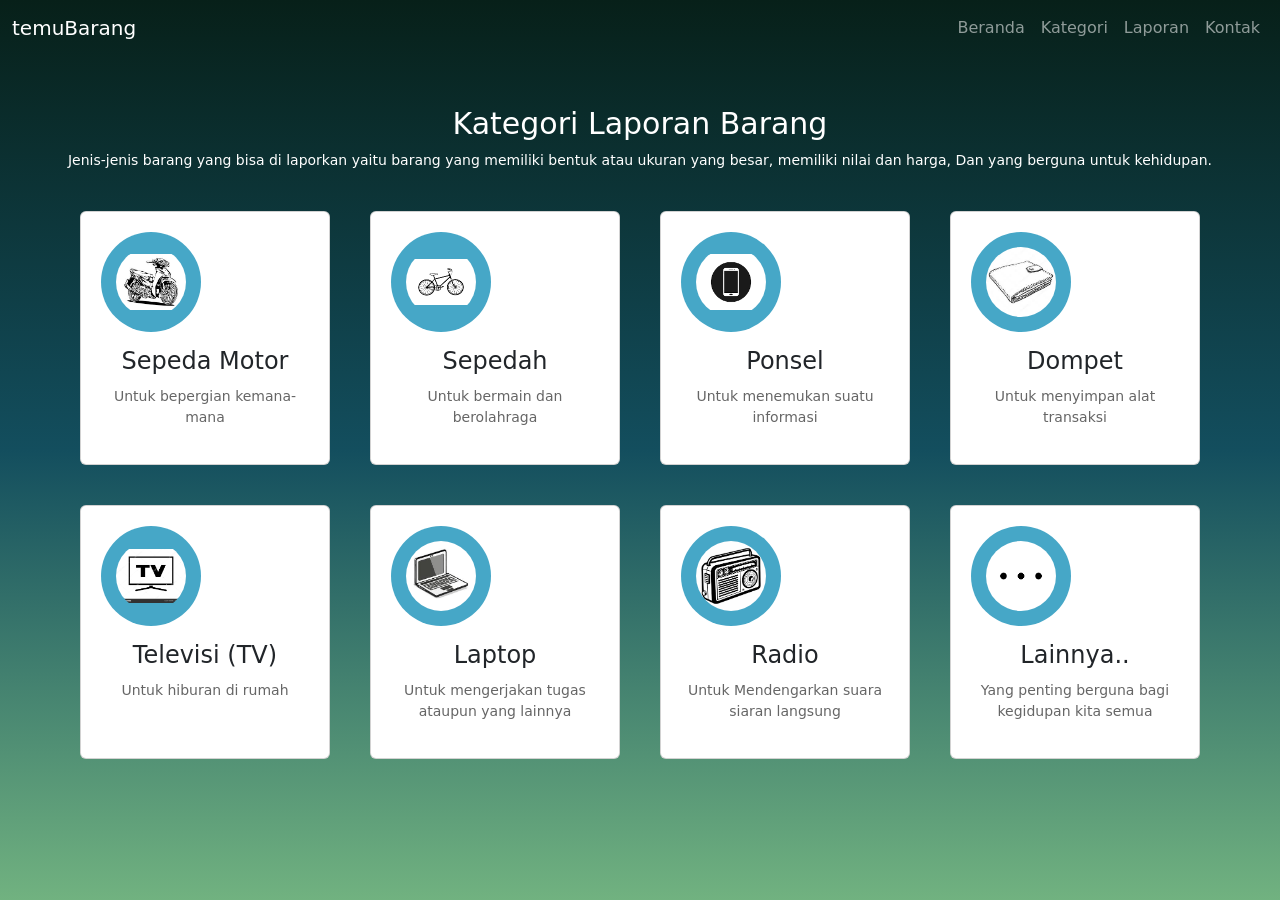
==== src/pages/kategori.html @ 3aa908ba "fix all bug" ====
<!DOCTYPE html>
<html lang="en">

<head>
    <meta charset="UTF-8">
    <meta name="viewport" content="width=device-width, initial-scale=1.0">
    <link rel="stylesheet" href="../style/kategori.css">
    <link href="https://cdn.jsdelivr.net/npm/bootstrap@5.3.8/dist/css/bootstrap.min.css" rel="stylesheet"
        integrity="sha384-sRIl4kxILFvY47J16cr9ZwB07vP4J8+LH7qKQnuqkuIAvNWLzeN8tE5YBujZqJLB" crossorigin="anonymous">
    <title>Document</title>
</head>

<body>

    <nav class="navbar navbar-expand-lg bg-transparent navbar-dark">
        <div class="container-fluid">
            <a class="navbar-brand" href="#">temuBarang</a>
            <button class="navbar-toggler" type="button" data-bs-toggle="collapse" data-bs-target="#navbarNav"
                aria-controls="navbarNav" aria-expanded="false" aria-label="Toggle navigation">
                <span class="navbar-toggler-icon"></span>
            </button>
            <div class="collapse navbar-collapse" id="navbarNav">
                <ul class="navbar-nav d-flex justify-content-and ms-auto">
                    <li class="nav-item">
                        <a class="nav-link text-center" href="/index.html">Beranda</a>
                    </li>
                    <li class="nav-item">
                        <a class="nav-link text-center" href="kategori.html">Kategori</a>
                    </li>
                    <li class="nav-item">
                        <a class="nav-link text-center" href="laporan.html">Laporan</a>
                    </li>
                    <li class="nav-item">
                        <a class="nav-link text-center" href="kontak.html">Kontak</a>
                    </li>
                </ul>
            </div>
        </div>
    </nav>
    <div class="kategori">
        <div class="cat-header">
            <h2>Kategori Laporan Barang</h2>
            <p>Jenis-jenis barang yang bisa di laporkan yaitu
                barang yang memiliki bentuk atau ukuran yang besar, memiliki nilai dan harga,
                Dan yang berguna untuk kehidupan.</p>
        </div>

        <div class="card-container">

            <div class="card">
                <img src="/src/assets/motor.jpg" alt="motor">
                <h4>Sepeda Motor</h4>
                <p>Untuk bepergian kemana-mana</p>
            </div>

            <div class="card">
                <img src="/src/assets/sepedah.png" alt="sepedah">
                <h4>Sepedah</h4>
                <p>Untuk bermain dan berolahraga</p>
            </div>

            <div class="card">
                <img src="/src/assets/ponsel.png" alt="ponsel">
                <h4>Ponsel</h4>
                <p>Untuk menemukan suatu informasi </p>
            </div>

            <div class="card">
                <img src="/src/assets/dompet.jpg" alt="dompet">
                <h4>Dompet</h4>
                <p>Untuk menyimpan alat transaksi</p>
            </div>

            <div class="card">
                <img src="/src/assets/tv.png" alt="tv">
                <h4>Televisi (TV)</h4>
                <p>Untuk hiburan di rumah</p>
            </div>

            <div class="card">
                <img src="/src/assets/laptop.jpg" alt="laptop">
                <h4>Laptop</h4>
                <p>Untuk mengerjakan tugas ataupun yang lainnya</p>
            </div>

            <div class="card">
                <img src="/src/assets/radio.png" alt="radio">
                <h4>Radio</h4>
                <p>Untuk Mendengarkan suara siaran langsung</p>
            </div>

            <div class="card">
                <img src="/src/assets/titik-titik.png" alt="titik-titik">
                <h4>Lainnya..</h4>
                <p>Yang penting berguna bagi kegidupan kita semua</p>
            </div>
        </div>
    </div>
</body>

<script src="https://cdn.jsdelivr.net/npm/bootstrap@5.3.8/dist/js/bootstrap.bundle.min.js"
    integrity="sha384-FKyoEForCGlyvwx9Hj09JcYn3nv7wiPVlz7YYwJrWVcXK/BmnVDxM+D2scQbITxI"
    crossorigin="anonymous"></script>

</html>
---- src/style/kategori.css ----
body {
    margin: 0;
    height: 100vh;
    padding: 0;
    box-sizing: border-box;
    font-family: sans-serif;
    background: linear-gradient(to bottom, #072019, #134e5e, #71b280);
}

.kategori {
    width: 90%;
    margin: auto;
    padding: 50px 0;
    background: none;
}

.cat-header {
    text-align: center;
    margin-bottom: 40px;
}

.cat-header h2 {
    font-size: 30px;
    color: white;
}

.cat-header p {
    color: white;
    font-size: 14px;
}

.card-container {
    display: flex;
    flex-wrap: wrap;
    justify-content: center;
    gap: 40px;
}

.card {
    width: 250px;
    text-align: center;
    background: white;
    padding: 20px;
    border-radius: 15px;
    transition: 0.3s;;
    box-shadow: 0 5px 0 10px rgba(0, 0, 0, 0,5);
}

.card:hover {
    transform: translateY(-5px);
    cursor: pointer;
}

.card img {
    width: 100px;
    height: 100px;
    object-fit: contain;
    background: #46a7c7;
    padding: 15px;
    border-radius: 50%;
    margin-bottom: 15px;
}

.card h4 {
    margin-bottom: 10px;
}

.card p {
    font-size: 14px;
    color: #666;
}
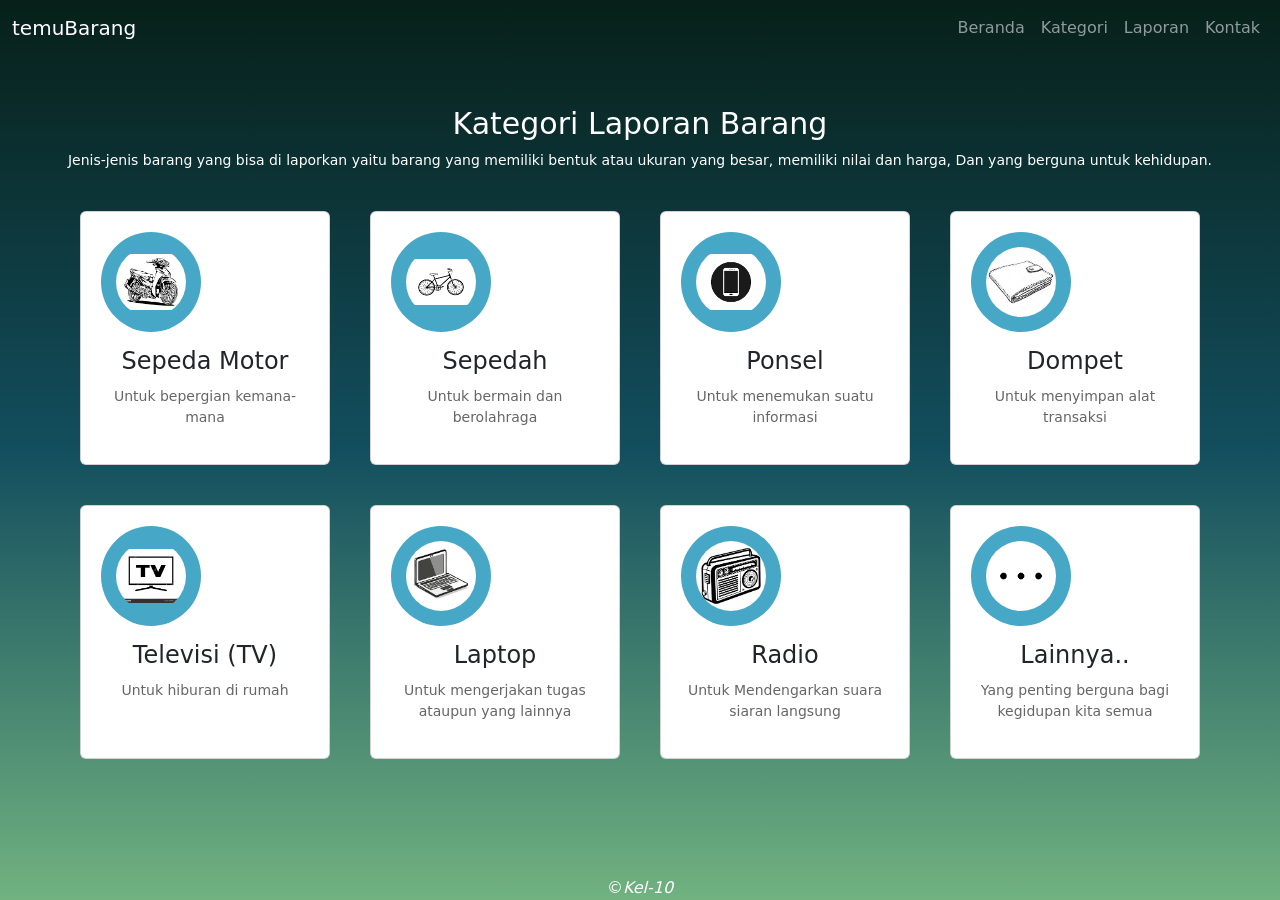
==== commit 5fab1d0f: "melengkapi yang belum ada" ====
--- a/src/pages/kategori.html
+++ b/src/pages/kategori.html
@@ -25,13 +25,13 @@
                         <a class="nav-link text-center" href="/index.html">Beranda</a>
                     </li>
                     <li class="nav-item">
-                        <a class="nav-link text-center" href="kategori.html">Kategori</a>
+                        <a class="nav-link text-center" href="../pages/kategori.html">Kategori</a>
                     </li>
                     <li class="nav-item">
-                        <a class="nav-link text-center" href="laporan.html">Laporan</a>
+                        <a class="nav-link text-center" href="../pages/laporan.html">Laporan</a>
                     </li>
                     <li class="nav-item">
-                        <a class="nav-link text-center" href="kontak.html">Kontak</a>
+                        <a class="nav-link text-center" href="../pages/kontak.html">Kontak</a>
                     </li>
                 </ul>
             </div>
@@ -96,6 +96,7 @@
             </div>
         </div>
     </div>
+    <footer> ©<em>Kel-10</em></footer>
 </body>
 
 <script src="https://cdn.jsdelivr.net/npm/bootstrap@5.3.8/dist/js/bootstrap.bundle.min.js"
--- a/src/style/kategori.css
+++ b/src/style/kategori.css
@@ -42,8 +42,9 @@
     background: white;
     padding: 20px;
     border-radius: 15px;
-    transition: 0.3s;;
-    box-shadow: 0 5px 0 10px rgba(0, 0, 0, 0,5);
+    transition: 0.3s;
+    ;
+    box-shadow: 0 5px 0 10px rgba(0, 0, 0, 0, 5);
 }
 
 .card:hover {
@@ -68,4 +69,13 @@
 .card p {
     font-size: 14px;
     color: #666;
+}
+
+footer {
+    position: fixed;
+    bottom: 0;
+    left: 0;
+    width: 100%;
+    color: white;
+    text-align: center;
 }
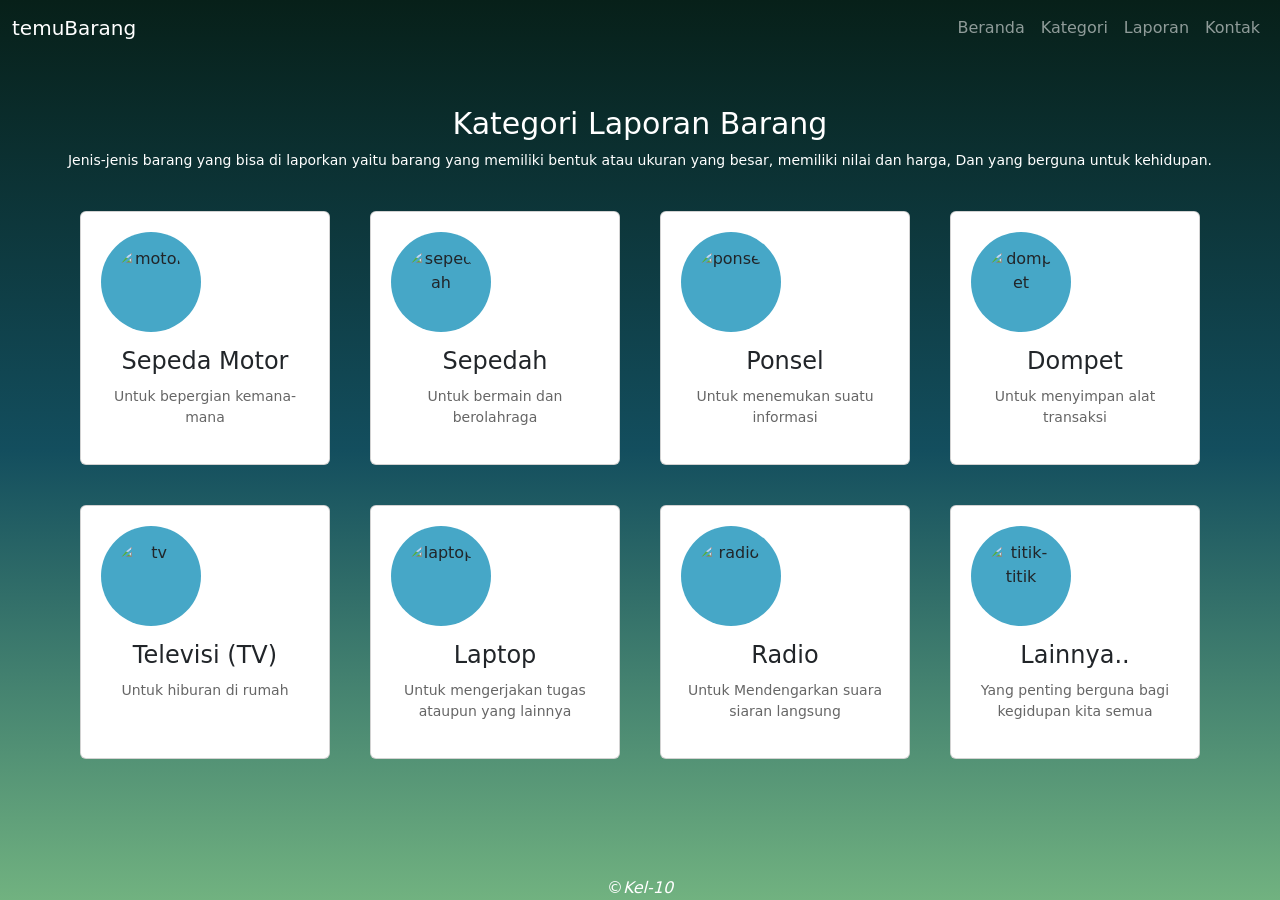
==== commit 0b32a295: "melengkapi lagi" ====
--- a/src/pages/kategori.html
+++ b/src/pages/kategori.html
@@ -48,49 +48,49 @@
         <div class="card-container">
 
             <div class="card">
-                <img src="/src/assets/motor.jpg" alt="motor">
+                <img src="src/assets/motor.jpg" alt="motor">
                 <h4>Sepeda Motor</h4>
                 <p>Untuk bepergian kemana-mana</p>
             </div>
 
             <div class="card">
-                <img src="/src/assets/sepedah.png" alt="sepedah">
+                <img src="src/assets/sepedah.png" alt="sepedah">
                 <h4>Sepedah</h4>
                 <p>Untuk bermain dan berolahraga</p>
             </div>
 
             <div class="card">
-                <img src="/src/assets/ponsel.png" alt="ponsel">
+                <img src="src/assets/ponsel.png" alt="ponsel">
                 <h4>Ponsel</h4>
                 <p>Untuk menemukan suatu informasi </p>
             </div>
 
             <div class="card">
-                <img src="/src/assets/dompet.jpg" alt="dompet">
+                <img src="src/assets/dompet.jpg" alt="dompet">
                 <h4>Dompet</h4>
                 <p>Untuk menyimpan alat transaksi</p>
             </div>
 
             <div class="card">
-                <img src="/src/assets/tv.png" alt="tv">
+                <img src="src/assets/tv.png" alt="tv">
                 <h4>Televisi (TV)</h4>
                 <p>Untuk hiburan di rumah</p>
             </div>
 
             <div class="card">
-                <img src="/src/assets/laptop.jpg" alt="laptop">
+                <img src="src/assets/laptop.jpg" alt="laptop">
                 <h4>Laptop</h4>
                 <p>Untuk mengerjakan tugas ataupun yang lainnya</p>
             </div>
 
             <div class="card">
-                <img src="/src/assets/radio.png" alt="radio">
+                <img src="src/assets/radio.png" alt="radio">
                 <h4>Radio</h4>
                 <p>Untuk Mendengarkan suara siaran langsung</p>
             </div>
 
             <div class="card">
-                <img src="/src/assets/titik-titik.png" alt="titik-titik">
+                <img src="src/assets/titik-titik.png" alt="titik-titik">
                 <h4>Lainnya..</h4>
                 <p>Yang penting berguna bagi kegidupan kita semua</p>
             </div>
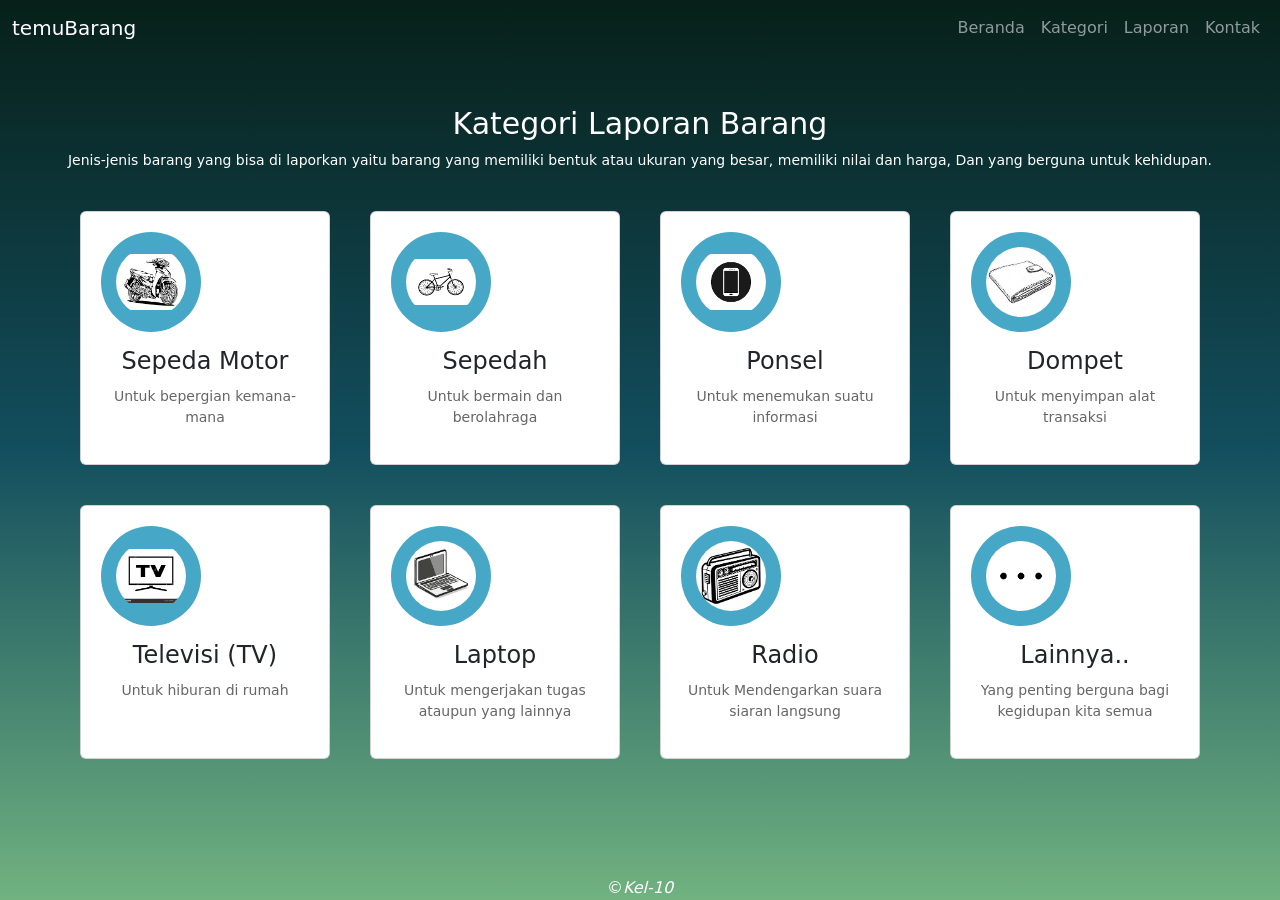
==== commit 35edbb19: "melengkapi lagi" ====
--- a/src/pages/kategori.html
+++ b/src/pages/kategori.html
@@ -22,7 +22,7 @@
             <div class="collapse navbar-collapse" id="navbarNav">
                 <ul class="navbar-nav d-flex justify-content-and ms-auto">
                     <li class="nav-item">
-                        <a class="nav-link text-center" href="/index.html">Beranda</a>
+                        <a class="nav-link text-center" href="../../index.html">Beranda</a>
                     </li>
                     <li class="nav-item">
                         <a class="nav-link text-center" href="../pages/kategori.html">Kategori</a>
@@ -48,49 +48,49 @@
         <div class="card-container">
 
             <div class="card">
-                <img src="src/assets/motor.jpg" alt="motor">
+                <img src="../assets/motor.jpg" alt="motor">
                 <h4>Sepeda Motor</h4>
                 <p>Untuk bepergian kemana-mana</p>
             </div>
 
             <div class="card">
-                <img src="src/assets/sepedah.png" alt="sepedah">
+                <img src="../assets/sepedah.png" alt="sepedah">
                 <h4>Sepedah</h4>
                 <p>Untuk bermain dan berolahraga</p>
             </div>
 
             <div class="card">
-                <img src="src/assets/ponsel.png" alt="ponsel">
+                <img src="../assets/ponsel.png" alt="ponsel">
                 <h4>Ponsel</h4>
                 <p>Untuk menemukan suatu informasi </p>
             </div>
 
             <div class="card">
-                <img src="src/assets/dompet.jpg" alt="dompet">
+                <img src="../assets/dompet.jpg" alt="dompet">
                 <h4>Dompet</h4>
                 <p>Untuk menyimpan alat transaksi</p>
             </div>
 
             <div class="card">
-                <img src="src/assets/tv.png" alt="tv">
+                <img src="../assets/tv.png" alt="tv">
                 <h4>Televisi (TV)</h4>
                 <p>Untuk hiburan di rumah</p>
             </div>
 
             <div class="card">
-                <img src="src/assets/laptop.jpg" alt="laptop">
+                <img src="../assets/laptop.jpg" alt="laptop">
                 <h4>Laptop</h4>
                 <p>Untuk mengerjakan tugas ataupun yang lainnya</p>
             </div>
 
             <div class="card">
-                <img src="src/assets/radio.png" alt="radio">
+                <img src="../assets/radio.png" alt="radio">
                 <h4>Radio</h4>
                 <p>Untuk Mendengarkan suara siaran langsung</p>
             </div>
 
             <div class="card">
-                <img src="src/assets/titik-titik.png" alt="titik-titik">
+                <img src="../assets/titik-titik.png" alt="titik-titik">
                 <h4>Lainnya..</h4>
                 <p>Yang penting berguna bagi kegidupan kita semua</p>
             </div>
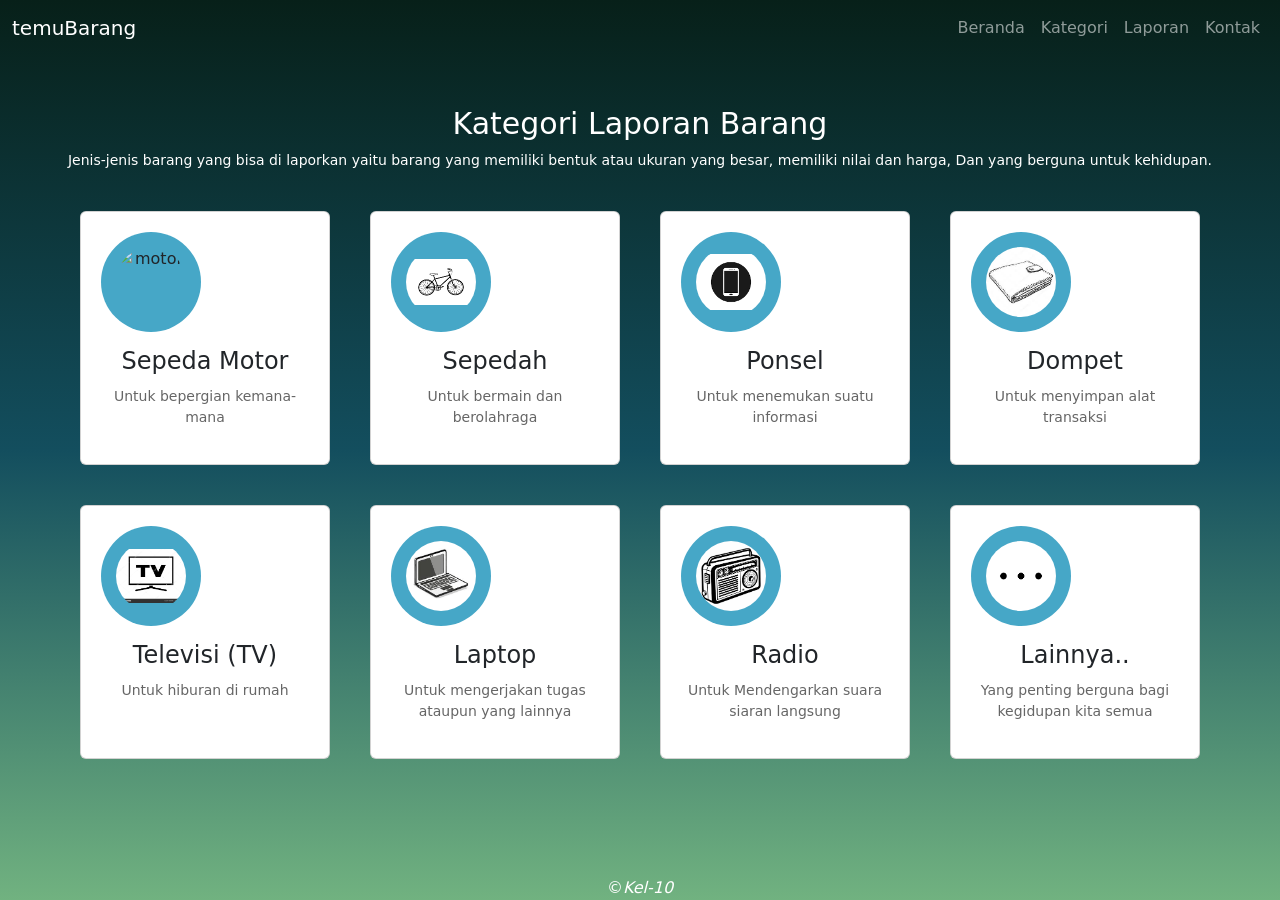
==== commit da121685: "nyobain" ====
--- a/src/pages/kategori.html
+++ b/src/pages/kategori.html
@@ -48,7 +48,7 @@
         <div class="card-container">
 
             <div class="card">
-                <img src="../assets/motor.jpg" alt="motor">
+                <img src="src/assets/motor.jpg" alt="motor">
                 <h4>Sepeda Motor</h4>
                 <p>Untuk bepergian kemana-mana</p>
             </div>
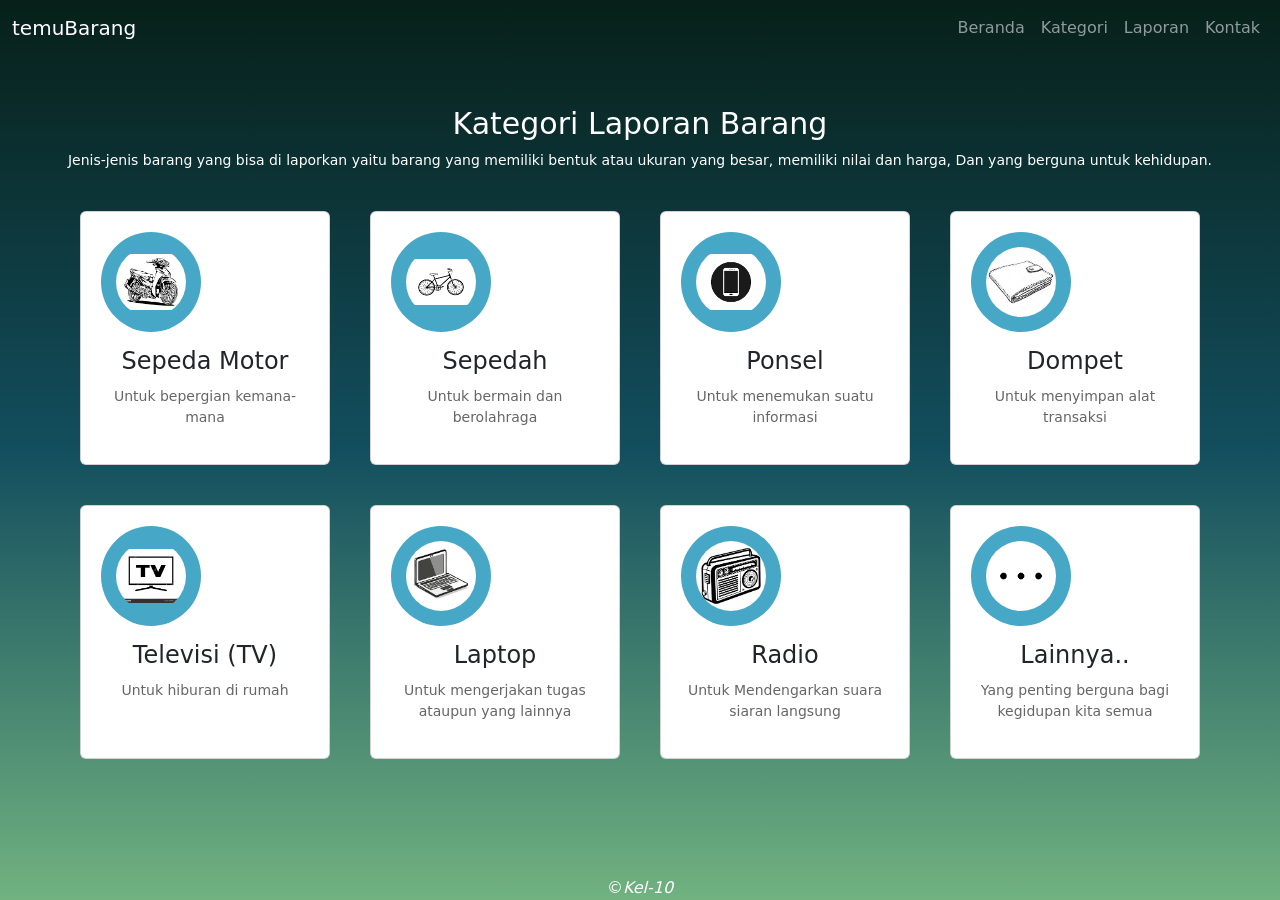
==== commit 9ec5b2ec: "nyoba kesekina kali" ====
--- a/src/pages/kategori.html
+++ b/src/pages/kategori.html
@@ -48,7 +48,7 @@
         <div class="card-container">
 
             <div class="card">
-                <img src="src/assets/motor.jpg" alt="motor">
+                <img src="../assets/motor.jpg" alt="motor">
                 <h4>Sepeda Motor</h4>
                 <p>Untuk bepergian kemana-mana</p>
             </div>
